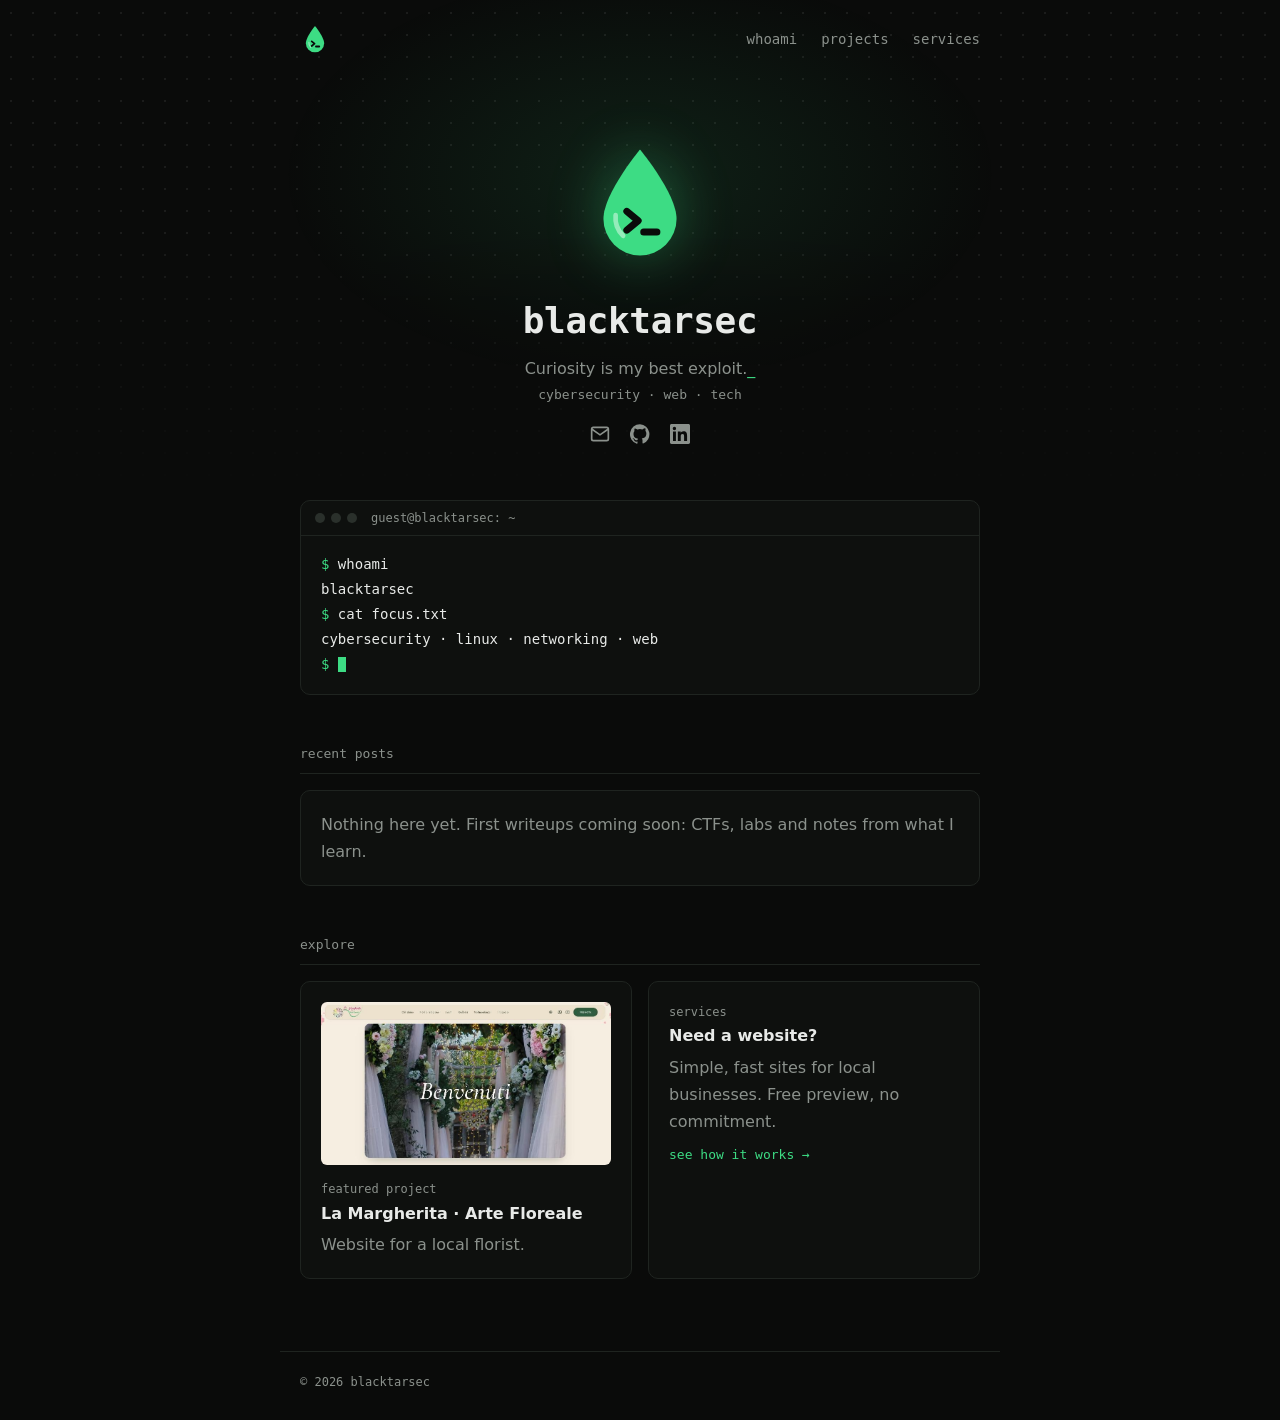
==== index.html @ 6c1789b7 "Link the real GitHub account, hide Instagram until it exists Co-Authored-By: Claude Opus 5.5 <norepl" ====
<!doctype html>
<html lang="en">
<head>
<meta charset="utf-8">
<meta name="viewport" content="width=device-width, initial-scale=1">
<title>blacktarsec</title>
<meta name="description" content="blacktarsec: cybersecurity, web and tech. Writeups, projects and websites for local businesses.">
<link rel="icon" href="/img/logo.svg" type="image/svg+xml">
<link rel="stylesheet" href="/style.css">
</head>
<body>
<header class="nav">
  <a class="brand" href="/" aria-label="blacktarsec home"><img src="/img/logo.svg" width="30" height="30" alt=""></a>
  <nav>
    <a href="/whoami/">whoami</a>
    <a href="/projects/">projects</a>
    <a href="/services/">services</a>
  </nav>
</header>

<main>
  <section class="hero">
    <img class="avatar" src="/img/logo.svg" width="120" height="120" alt="blacktarsec logo">
    <h1>blacktarsec</h1>
    <p class="motto">Curiosity is my best exploit.</p>
    <p class="tagline">cybersecurity · web · tech</p>
    <!-- TODO: add Instagram when the handle exists -->
    <ul class="social">
      <li><a href="mailto:bl4ck74rs3c@gmail.com" aria-label="Email"><svg viewBox="0 0 24 24" fill="none" stroke="currentColor" stroke-width="2"><rect x="2" y="4" width="20" height="16" rx="2"/><path d="m2 6 10 7 10-7"/></svg></a></li>
      <li><a href="https://github.com/4l3x9900" aria-label="GitHub" target="_blank" rel="noopener"><svg viewBox="0 0 24 24" fill="currentColor"><path d="M12 .3a12 12 0 0 0-3.8 23.4c.6.1.8-.3.8-.6v-2c-3.3.7-4-1.6-4-1.6-.6-1.4-1.4-1.8-1.4-1.8-1-.7.1-.7.1-.7 1.2.1 1.8 1.2 1.8 1.2 1 1.8 2.8 1.3 3.5 1 0-.8.4-1.3.7-1.6-2.7-.3-5.5-1.3-5.5-5.9 0-1.3.5-2.4 1.2-3.2 0-.3-.5-1.5.2-3.2 0 0 1-.3 3.3 1.2a11.5 11.5 0 0 1 6 0C17.3 4.7 18.3 5 18.3 5c.7 1.7.2 2.9.1 3.2.8.8 1.2 1.9 1.2 3.2 0 4.6-2.8 5.6-5.5 5.9.5.4.9 1.1.9 2.2v3.3c0 .3.1.7.8.6A12 12 0 0 0 12 .3"/></svg></a></li>
      <li><a href="https://www.linkedin.com/in/alessandro-dima-a5267a452/" aria-label="LinkedIn" target="_blank" rel="noopener"><svg viewBox="0 0 24 24" fill="currentColor"><path d="M20.4 20.5h-3.5v-5.6c0-1.3 0-3-1.9-3s-2.1 1.4-2.1 2.9v5.7H9.4V9h3.4v1.6c.5-.9 1.6-1.9 3.4-1.9 3.6 0 4.3 2.4 4.3 5.5v6.3zM5.3 7.4a2 2 0 1 1 0-4.1 2 2 0 0 1 0 4.1zm1.8 13.1H3.6V9h3.5v11.5zM22.2 0H1.8C.8 0 0 .8 0 1.7v20.6c0 .9.8 1.7 1.8 1.7h20.4c1 0 1.8-.8 1.8-1.7V1.7C24 .8 23.2 0 22.2 0z"/></svg></a></li>
    </ul>
  </section>

  <div class="term">
    <div class="term-bar" aria-hidden="true"><i></i><i></i><i></i><span>guest@blacktarsec: ~</span></div>
<pre><span class="ps1">$</span> whoami
blacktarsec
<span class="ps1">$</span> cat focus.txt
cybersecurity · linux · networking · web
<span class="ps1">$</span> <span class="cursor"></span></pre>
  </div>

  <h2 class="label">recent posts</h2>
  <div class="card">
    <p class="muted">Nothing here yet. First writeups coming soon: CTFs, labs and notes from what I learn.</p>
  </div>

  <h2 class="label">explore</h2>
  <div class="grid">
    <a class="card" href="/projects/">
      <img src="/img/lamargherita.jpg" alt="Homepage of the La Margherita website" loading="lazy">
      <p class="tags">featured project</p>
      <h3>La Margherita · Arte Floreale</h3>
      <p class="muted">Website for a local florist.</p>
    </a>
    <a class="card" href="/services/">
      <p class="tags">services</p>
      <h3>Need a website?</h3>
      <p class="muted">Simple, fast sites for local businesses. Free preview, no commitment.</p>
      <span class="more">see how it works →</span>
    </a>
  </div>
</main>

<footer>© 2026 blacktarsec</footer>
</body>
</html>
---- style.css ----
:root {
  --bg: #0a0b0a;
  --text: #e8eae8;
  --muted: #8b918c;
  --line: #1f2420;
  --accent: #3ddc84;
  --mono: ui-monospace, "JetBrains Mono", "DejaVu Sans Mono", monospace;
  color-scheme: dark;
}

* { box-sizing: border-box; }

body {
  display: flex;
  flex-direction: column;
  min-height: 100vh;
  margin: 0;
  background: var(--bg);
  color: var(--text);
  font: 16px/1.7 system-ui, -apple-system, "Segoe UI", Roboto, sans-serif;
}

a { color: inherit; text-decoration-color: var(--muted); text-underline-offset: 3px; }
a:hover, a:focus-visible { color: var(--accent); }
a:focus-visible { outline: 1px dashed var(--accent); outline-offset: 3px; }

.nav, main, footer { width: 100%; max-width: 720px; margin: 0 auto; padding-left: 20px; padding-right: 20px; }

.nav {
  display: flex;
  justify-content: space-between;
  align-items: center;
  padding-top: 24px;
  padding-bottom: 24px;
  font: 14px var(--mono);
}
.brand { display: flex; align-items: center; gap: 10px; font-weight: 600; text-decoration: none; }
.brand img { display: block; }
.nav nav { display: flex; gap: 24px; }
.nav nav a { color: var(--muted); text-decoration: none; }
.nav nav a:hover, .nav nav a[aria-current] { color: var(--text); }

main { flex: 1; padding-bottom: 72px; }

h1, h2, .label, .tags, footer { font-family: var(--mono); }
p { margin: 0 0 14px; }
.muted { color: var(--muted); }

/* home */
.hero { padding: 64px 0 56px; text-align: center; }
.avatar { display: inline-block; }
.hero h1 { margin: 20px 0 4px; font-size: clamp(28px, 5vw, 36px); letter-spacing: -.01em; }
.motto { margin: 0 0 4px; color: var(--muted); }
.motto::after { content: "_"; color: var(--accent); animation: blink 1s steps(1) infinite; }
.hero .tagline { margin-bottom: 22px; font: 13px var(--mono); color: var(--muted); }
@keyframes blink { 50% { opacity: 0; } }

.social { display: flex; justify-content: center; gap: 20px; margin: 0; padding: 0; list-style: none; }
.social a { display: block; color: var(--muted); }
.social a:hover, .social a:focus-visible { color: var(--text); }
.social svg { display: block; width: 20px; height: 20px; }

/* sub pages */
.page { margin: 40px 0 28px; font-size: 28px; }
.label {
  margin: 48px 0 16px;
  padding-bottom: 8px;
  border-bottom: 1px solid var(--line);
  font-size: 13px;
  font-weight: 400;
  color: var(--muted);
}


.skills { display: grid; grid-template-columns: 90px 1fr; gap: 8px 20px; margin: 0; }
.skills dt { font: 14px/1.9 var(--mono); color: var(--muted); }
.skills dd { margin: 0; }

.tags { margin: 0 0 4px; font-size: 12px; color: var(--muted); }

.btn {
  display: inline-block;
  margin-top: 8px;
  padding: 10px 18px;
  border: 1px solid var(--muted);
  border-radius: 6px;
  font: 14px var(--mono);
  text-decoration: none;
}
.btn:hover, .btn:focus-visible { border-color: var(--accent); }

/* hero background: soft glow + dot grid, fading out */
body { overflow-x: clip; }
.hero { position: relative; }
.hero::before {
  content: "";
  position: absolute;
  top: -120px;
  bottom: 0;
  left: 50%;
  width: 100vw;
  transform: translateX(-50%);
  z-index: -1;
  background:
    radial-gradient(ellipse 40% 55% at 50% 40%, rgba(61, 220, 132, .10), transparent 70%),
    radial-gradient(circle, rgba(232, 234, 232, .08) 1px, transparent 1px) 0 0 / 22px 22px;
  -webkit-mask-image: linear-gradient(#000 50%, transparent);
  mask-image: linear-gradient(#000 50%, transparent);
}
.avatar { filter: drop-shadow(0 0 28px rgba(61, 220, 132, .35)); }

/* terminal card */
.term { border: 1px solid var(--line); border-radius: 10px; background: #0e100e; overflow: hidden; }
.term-bar { display: flex; align-items: center; gap: 6px; padding: 10px 14px; border-bottom: 1px solid var(--line); font: 12px var(--mono); color: var(--muted); }
.term-bar i { width: 10px; height: 10px; border-radius: 50%; background: #2a302b; }
.term-bar span { margin-left: 8px; }
.term pre { margin: 0; padding: 16px 20px; font: 14px/1.8 var(--mono); white-space: pre-wrap; }
.ps1 { color: var(--accent); }
.cursor { display: inline-block; width: .6em; height: 1.1em; vertical-align: text-bottom; background: var(--accent); animation: blink 1s steps(1) infinite; }

/* cards */
.card {
  display: block;
  padding: 20px;
  border: 1px solid var(--line);
  border-radius: 10px;
  background: #0e100e;
  text-decoration: none;
  transition: border-color .2s;
}
a.card:hover, a.card:focus-visible { color: inherit; border-color: var(--accent); }
.card img { display: block; width: 100%; aspect-ratio: 16 / 9; margin-bottom: 14px; border-radius: 6px; object-fit: cover; object-position: top; }
.card h3 { margin: 0 0 4px; font-size: 16px; }
.card p { margin: 0; }
.card .muted + .more { margin-top: 12px; }
.more { display: block; font: 13px var(--mono); color: var(--accent); }
.grid { display: grid; grid-template-columns: repeat(auto-fit, minmax(240px, 1fr)); gap: 16px; }
.steps { counter-reset: step; }
.steps .card::before { counter-increment: step; content: "0" counter(step); display: block; margin-bottom: 8px; font: 13px var(--mono); color: var(--accent); }

.chip { display: inline-block; margin: 0 6px 6px 0; padding: 1px 10px; border: 1px solid var(--line); border-radius: 999px; font: 13px/1.8 var(--mono); }

footer { padding-top: 20px; padding-bottom: 28px; border-top: 1px solid var(--line); font-size: 12px; color: var(--muted); }

@media (max-width: 560px) {
  .nav nav { gap: 16px; }
  .hero { padding-top: 40px; }
}

@media (prefers-reduced-motion: reduce) {
  .motto::after, .cursor { animation: none; }
  .card { transition: none; }
}
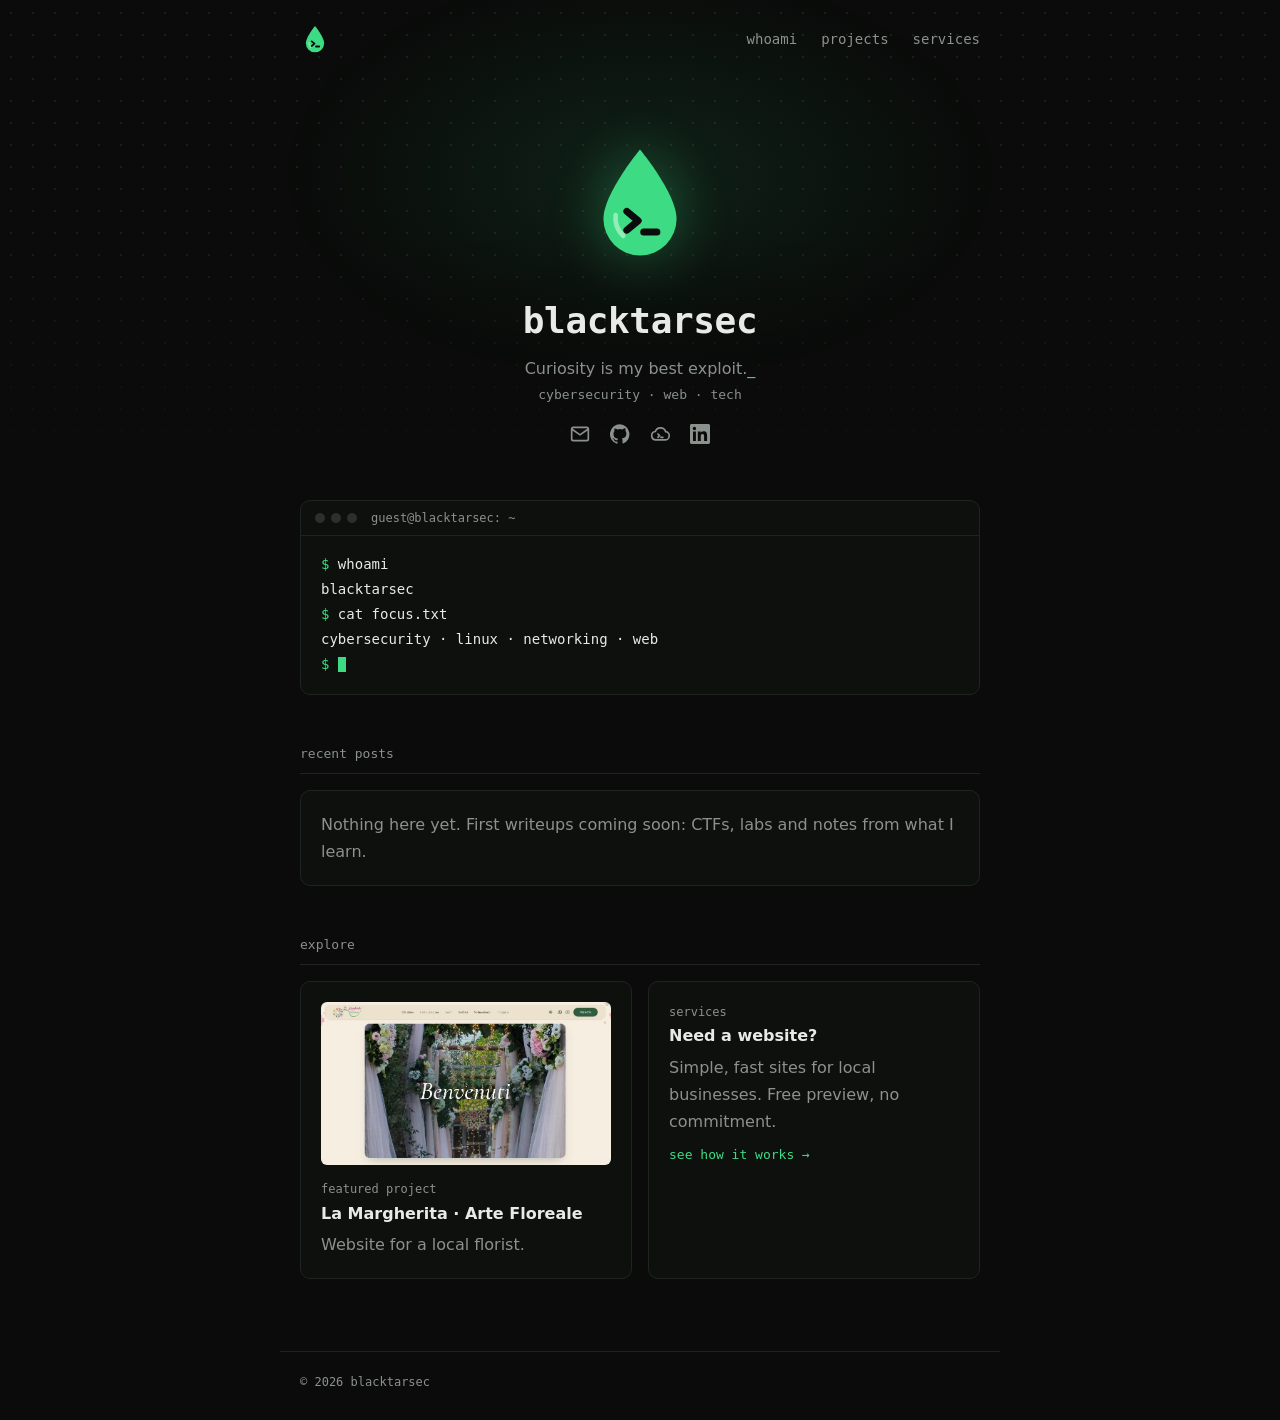
==== commit cb54f0bd: "Add TryHackMe profile link Co-Authored-By: Claude Opus 5.5 <noreply@anthropic.com> Claude-Session: h" ====
--- a/index.html
+++ b/index.html
@@ -28,6 +28,7 @@
     <ul class="social">
       <li><a href="mailto:bl4ck74rs3c@gmail.com" aria-label="Email"><svg viewBox="0 0 24 24" fill="none" stroke="currentColor" stroke-width="2"><rect x="2" y="4" width="20" height="16" rx="2"/><path d="m2 6 10 7 10-7"/></svg></a></li>
       <li><a href="https://github.com/4l3x9900" aria-label="GitHub" target="_blank" rel="noopener"><svg viewBox="0 0 24 24" fill="currentColor"><path d="M12 .3a12 12 0 0 0-3.8 23.4c.6.1.8-.3.8-.6v-2c-3.3.7-4-1.6-4-1.6-.6-1.4-1.4-1.8-1.4-1.8-1-.7.1-.7.1-.7 1.2.1 1.8 1.2 1.8 1.2 1 1.8 2.8 1.3 3.5 1 0-.8.4-1.3.7-1.6-2.7-.3-5.5-1.3-5.5-5.9 0-1.3.5-2.4 1.2-3.2 0-.3-.5-1.5.2-3.2 0 0 1-.3 3.3 1.2a11.5 11.5 0 0 1 6 0C17.3 4.7 18.3 5 18.3 5c.7 1.7.2 2.9.1 3.2.8.8 1.2 1.9 1.2 3.2 0 4.6-2.8 5.6-5.5 5.9.5.4.9 1.1.9 2.2v3.3c0 .3.1.7.8.6A12 12 0 0 0 12 .3"/></svg></a></li>
+      <li><a href="https://tryhackme.com/p/Bl4ck74rs3c" aria-label="TryHackMe" target="_blank" rel="noopener"><svg viewBox="0 0 24 24" fill="none" stroke="currentColor" stroke-width="2" stroke-linejoin="round"><path d="M7 19a5 5 0 0 1-.6-9.96A6.5 6.5 0 0 1 18.8 9.2 4.9 4.9 0 0 1 17.5 19H7z"/><path d="m9.5 12 2 2-2 2M13 16h2.5" stroke-linecap="round"/></svg></a></li>
       <li><a href="https://www.linkedin.com/in/alessandro-dima-a5267a452/" aria-label="LinkedIn" target="_blank" rel="noopener"><svg viewBox="0 0 24 24" fill="currentColor"><path d="M20.4 20.5h-3.5v-5.6c0-1.3 0-3-1.9-3s-2.1 1.4-2.1 2.9v5.7H9.4V9h3.4v1.6c.5-.9 1.6-1.9 3.4-1.9 3.6 0 4.3 2.4 4.3 5.5v6.3zM5.3 7.4a2 2 0 1 1 0-4.1 2 2 0 0 1 0 4.1zm1.8 13.1H3.6V9h3.5v11.5zM22.2 0H1.8C.8 0 0 .8 0 1.7v20.6c0 .9.8 1.7 1.8 1.7h20.4c1 0 1.8-.8 1.8-1.7V1.7C24 .8 23.2 0 22.2 0z"/></svg></a></li>
     </ul>
   </section>
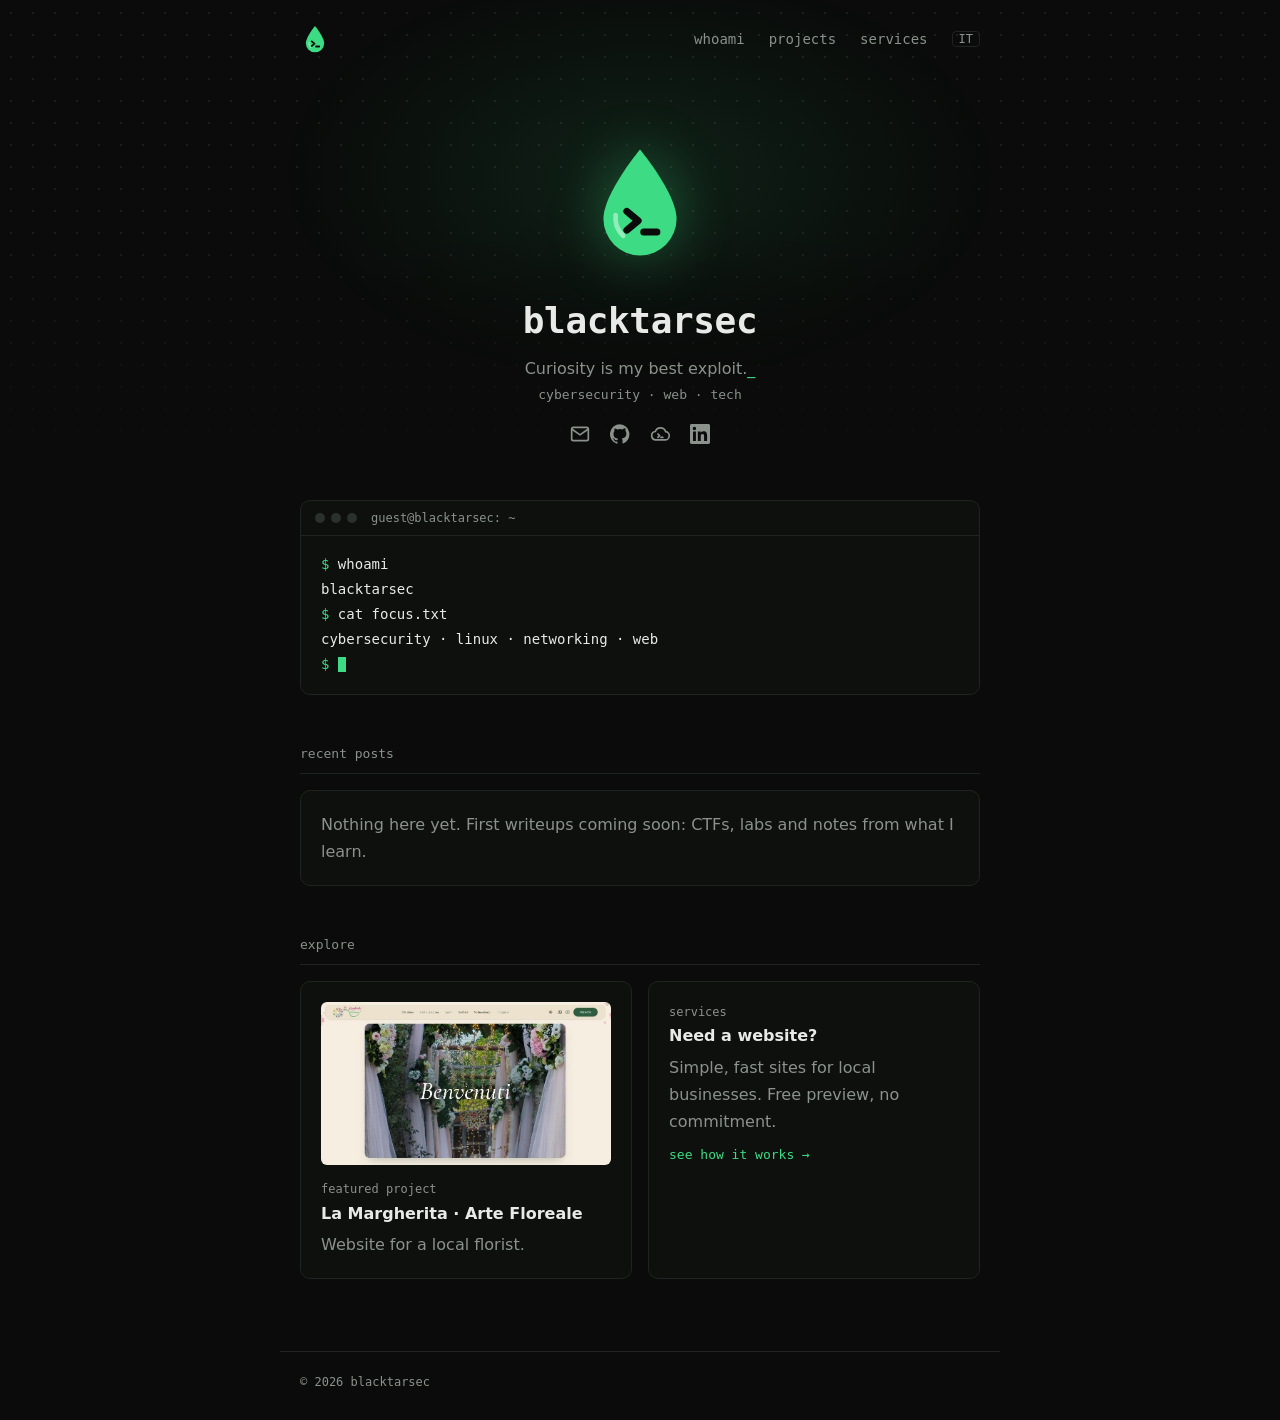
==== commit de84eee8: "Add Italian version with EN/IT switch Pages under /it/ mirror the English ones; hreflang links conne" ====
--- a/index.html
+++ b/index.html
@@ -6,6 +6,8 @@
 <title>blacktarsec</title>
 <meta name="description" content="blacktarsec: cybersecurity, web and tech. Writeups, projects and websites for local businesses.">
 <link rel="icon" href="/img/logo.svg" type="image/svg+xml">
+<link rel="alternate" hreflang="en" href="https://blacktarsec.github.io/">
+<link rel="alternate" hreflang="it" href="https://blacktarsec.github.io/it/">
 <link rel="stylesheet" href="/style.css">
 </head>
 <body>
@@ -15,6 +17,7 @@
     <a href="/whoami/">whoami</a>
     <a href="/projects/">projects</a>
     <a href="/services/">services</a>
+    <a class="lang" href="/it/" hreflang="it" lang="it">IT</a>
   </nav>
 </header>
 
@@ -24,12 +27,11 @@
     <h1>blacktarsec</h1>
     <p class="motto">Curiosity is my best exploit.</p>
     <p class="tagline">cybersecurity · web · tech</p>
-    <!-- TODO: add Instagram when the handle exists -->
     <ul class="social">
       <li><a href="mailto:bl4ck74rs3c@gmail.com" aria-label="Email"><svg viewBox="0 0 24 24" fill="none" stroke="currentColor" stroke-width="2"><rect x="2" y="4" width="20" height="16" rx="2"/><path d="m2 6 10 7 10-7"/></svg></a></li>
-      <li><a href="https://github.com/4l3x9900" aria-label="GitHub" target="_blank" rel="noopener"><svg viewBox="0 0 24 24" fill="currentColor"><path d="M12 .3a12 12 0 0 0-3.8 23.4c.6.1.8-.3.8-.6v-2c-3.3.7-4-1.6-4-1.6-.6-1.4-1.4-1.8-1.4-1.8-1-.7.1-.7.1-.7 1.2.1 1.8 1.2 1.8 1.2 1 1.8 2.8 1.3 3.5 1 0-.8.4-1.3.7-1.6-2.7-.3-5.5-1.3-5.5-5.9 0-1.3.5-2.4 1.2-3.2 0-.3-.5-1.5.2-3.2 0 0 1-.3 3.3 1.2a11.5 11.5 0 0 1 6 0C17.3 4.7 18.3 5 18.3 5c.7 1.7.2 2.9.1 3.2.8.8 1.2 1.9 1.2 3.2 0 4.6-2.8 5.6-5.5 5.9.5.4.9 1.1.9 2.2v3.3c0 .3.1.7.8.6A12 12 0 0 0 12 .3"/></svg></a></li>
+      <li><a href="https://github.com/blacktarsec" aria-label="GitHub" target="_blank" rel="noopener"><svg viewBox="0 0 24 24" fill="currentColor"><path d="M12 .3a12 12 0 0 0-3.8 23.4c.6.1.8-.3.8-.6v-2c-3.3.7-4-1.6-4-1.6-.6-1.4-1.4-1.8-1.4-1.8-1-.7.1-.7.1-.7 1.2.1 1.8 1.2 1.8 1.2 1 1.8 2.8 1.3 3.5 1 0-.8.4-1.3.7-1.6-2.7-.3-5.5-1.3-5.5-5.9 0-1.3.5-2.4 1.2-3.2 0-.3-.5-1.5.2-3.2 0 0 1-.3 3.3 1.2a11.5 11.5 0 0 1 6 0C17.3 4.7 18.3 5 18.3 5c.7 1.7.2 2.9.1 3.2.8.8 1.2 1.9 1.2 3.2 0 4.6-2.8 5.6-5.5 5.9.5.4.9 1.1.9 2.2v3.3c0 .3.1.7.8.6A12 12 0 0 0 12 .3"/></svg></a></li>
       <li><a href="https://tryhackme.com/p/Bl4ck74rs3c" aria-label="TryHackMe" target="_blank" rel="noopener"><svg viewBox="0 0 24 24" fill="none" stroke="currentColor" stroke-width="2" stroke-linejoin="round"><path d="M7 19a5 5 0 0 1-.6-9.96A6.5 6.5 0 0 1 18.8 9.2 4.9 4.9 0 0 1 17.5 19H7z"/><path d="m9.5 12 2 2-2 2M13 16h2.5" stroke-linecap="round"/></svg></a></li>
-      <li><a href="https://www.linkedin.com/in/alessandro-dima-a5267a452/" aria-label="LinkedIn" target="_blank" rel="noopener"><svg viewBox="0 0 24 24" fill="currentColor"><path d="M20.4 20.5h-3.5v-5.6c0-1.3 0-3-1.9-3s-2.1 1.4-2.1 2.9v5.7H9.4V9h3.4v1.6c.5-.9 1.6-1.9 3.4-1.9 3.6 0 4.3 2.4 4.3 5.5v6.3zM5.3 7.4a2 2 0 1 1 0-4.1 2 2 0 0 1 0 4.1zm1.8 13.1H3.6V9h3.5v11.5zM22.2 0H1.8C.8 0 0 .8 0 1.7v20.6c0 .9.8 1.7 1.8 1.7h20.4c1 0 1.8-.8 1.8-1.7V1.7C24 .8 23.2 0 22.2 0z"/></svg></a></li>
+      <li><a href="https://www.linkedin.com/in/blacktarsec/" aria-label="LinkedIn" target="_blank" rel="noopener"><svg viewBox="0 0 24 24" fill="currentColor"><path d="M20.4 20.5h-3.5v-5.6c0-1.3 0-3-1.9-3s-2.1 1.4-2.1 2.9v5.7H9.4V9h3.4v1.6c.5-.9 1.6-1.9 3.4-1.9 3.6 0 4.3 2.4 4.3 5.5v6.3zM5.3 7.4a2 2 0 1 1 0-4.1 2 2 0 0 1 0 4.1zm1.8 13.1H3.6V9h3.5v11.5zM22.2 0H1.8C.8 0 0 .8 0 1.7v20.6c0 .9.8 1.7 1.8 1.7h20.4c1 0 1.8-.8 1.8-1.7V1.7C24 .8 23.2 0 22.2 0z"/></svg></a></li>
     </ul>
   </section>
 
--- a/style.css
+++ b/style.css
@@ -151,3 +151,5 @@
   .motto::after, .cursor { animation: none; }
   .card { transition: none; }
 }
+
+.lang { padding: 0 6px; border: 1px solid var(--line); border-radius: 4px; font-size: 12px; }
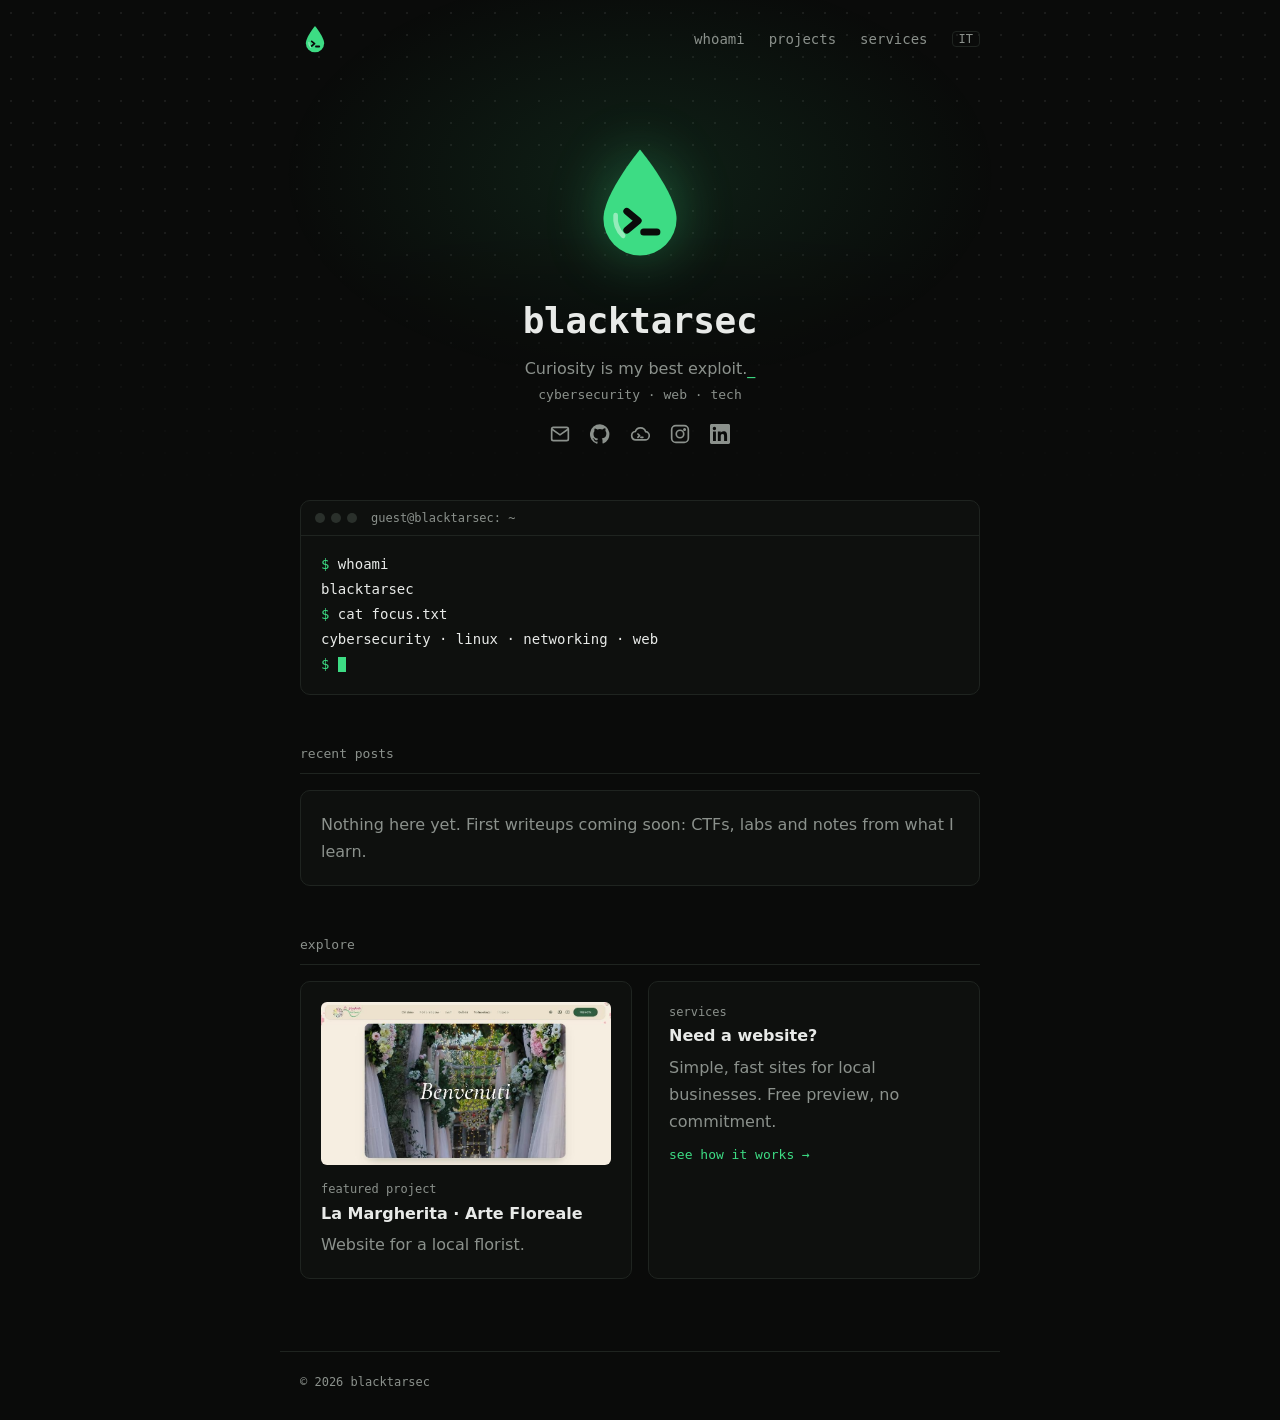
==== commit 6559e55e: "Add Instagram link Co-Authored-By: Claude Opus 5.5 <noreply@anthropic.com> Claude-Session: https://c" ====
--- a/index.html
+++ b/index.html
@@ -31,6 +31,7 @@
       <li><a href="mailto:bl4ck74rs3c@gmail.com" aria-label="Email"><svg viewBox="0 0 24 24" fill="none" stroke="currentColor" stroke-width="2"><rect x="2" y="4" width="20" height="16" rx="2"/><path d="m2 6 10 7 10-7"/></svg></a></li>
       <li><a href="https://github.com/blacktarsec" aria-label="GitHub" target="_blank" rel="noopener"><svg viewBox="0 0 24 24" fill="currentColor"><path d="M12 .3a12 12 0 0 0-3.8 23.4c.6.1.8-.3.8-.6v-2c-3.3.7-4-1.6-4-1.6-.6-1.4-1.4-1.8-1.4-1.8-1-.7.1-.7.1-.7 1.2.1 1.8 1.2 1.8 1.2 1 1.8 2.8 1.3 3.5 1 0-.8.4-1.3.7-1.6-2.7-.3-5.5-1.3-5.5-5.9 0-1.3.5-2.4 1.2-3.2 0-.3-.5-1.5.2-3.2 0 0 1-.3 3.3 1.2a11.5 11.5 0 0 1 6 0C17.3 4.7 18.3 5 18.3 5c.7 1.7.2 2.9.1 3.2.8.8 1.2 1.9 1.2 3.2 0 4.6-2.8 5.6-5.5 5.9.5.4.9 1.1.9 2.2v3.3c0 .3.1.7.8.6A12 12 0 0 0 12 .3"/></svg></a></li>
       <li><a href="https://tryhackme.com/p/Bl4ck74rs3c" aria-label="TryHackMe" target="_blank" rel="noopener"><svg viewBox="0 0 24 24" fill="none" stroke="currentColor" stroke-width="2" stroke-linejoin="round"><path d="M7 19a5 5 0 0 1-.6-9.96A6.5 6.5 0 0 1 18.8 9.2 4.9 4.9 0 0 1 17.5 19H7z"/><path d="m9.5 12 2 2-2 2M13 16h2.5" stroke-linecap="round"/></svg></a></li>
+      <li><a href="https://www.instagram.com/aalessandrodimaa/" aria-label="Instagram" target="_blank" rel="noopener"><svg viewBox="0 0 24 24" fill="none" stroke="currentColor" stroke-width="2"><rect x="2" y="2" width="20" height="20" rx="5"/><circle cx="12" cy="12" r="4.5"/><circle cx="17.5" cy="6.5" r=".8" fill="currentColor"/></svg></a></li>
       <li><a href="https://www.linkedin.com/in/blacktarsec/" aria-label="LinkedIn" target="_blank" rel="noopener"><svg viewBox="0 0 24 24" fill="currentColor"><path d="M20.4 20.5h-3.5v-5.6c0-1.3 0-3-1.9-3s-2.1 1.4-2.1 2.9v5.7H9.4V9h3.4v1.6c.5-.9 1.6-1.9 3.4-1.9 3.6 0 4.3 2.4 4.3 5.5v6.3zM5.3 7.4a2 2 0 1 1 0-4.1 2 2 0 0 1 0 4.1zm1.8 13.1H3.6V9h3.5v11.5zM22.2 0H1.8C.8 0 0 .8 0 1.7v20.6c0 .9.8 1.7 1.8 1.7h20.4c1 0 1.8-.8 1.8-1.7V1.7C24 .8 23.2 0 22.2 0z"/></svg></a></li>
     </ul>
   </section>
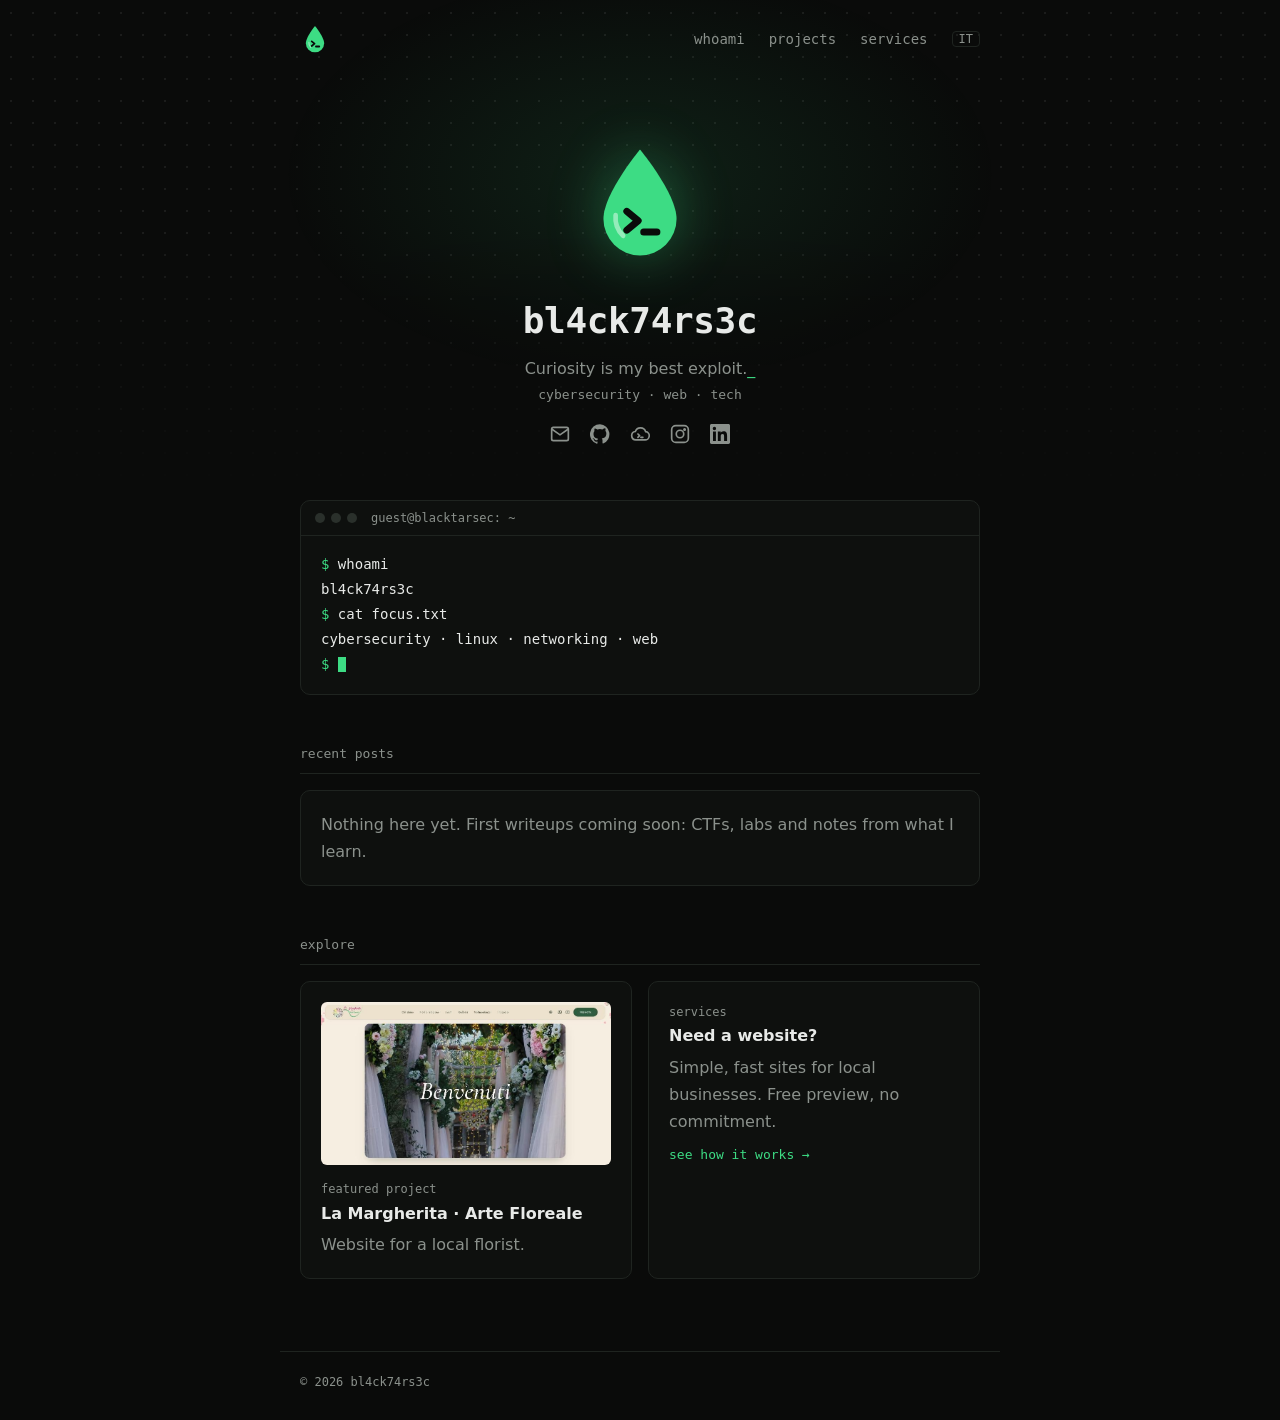
==== commit 81769e50: "Show the handle as bl4ck74rs3c Title, footer, whoami text and terminal use the leet handle; the addr" ====
--- a/index.html
+++ b/index.html
@@ -3,8 +3,8 @@
 <head>
 <meta charset="utf-8">
 <meta name="viewport" content="width=device-width, initial-scale=1">
-<title>blacktarsec</title>
-<meta name="description" content="blacktarsec: cybersecurity, web and tech. Writeups, projects and websites for local businesses.">
+<title>bl4ck74rs3c · blacktarsec</title>
+<meta name="description" content="bl4ck74rs3c (blacktarsec): cybersecurity, web and tech. Writeups, projects and websites for local businesses.">
 <link rel="icon" href="/img/logo.svg" type="image/svg+xml">
 <link rel="alternate" hreflang="en" href="https://blacktarsec.github.io/">
 <link rel="alternate" hreflang="it" href="https://blacktarsec.github.io/it/">
@@ -24,7 +24,7 @@
 <main>
   <section class="hero">
     <img class="avatar" src="/img/logo.svg" width="120" height="120" alt="blacktarsec logo">
-    <h1>blacktarsec</h1>
+    <h1>bl4ck74rs3c</h1>
     <p class="motto">Curiosity is my best exploit.</p>
     <p class="tagline">cybersecurity · web · tech</p>
     <ul class="social">
@@ -39,7 +39,7 @@
   <div class="term">
     <div class="term-bar" aria-hidden="true"><i></i><i></i><i></i><span>guest@blacktarsec: ~</span></div>
 <pre><span class="ps1">$</span> whoami
-blacktarsec
+bl4ck74rs3c
 <span class="ps1">$</span> cat focus.txt
 cybersecurity · linux · networking · web
 <span class="ps1">$</span> <span class="cursor"></span></pre>
@@ -67,6 +67,6 @@
   </div>
 </main>
 
-<footer>© 2026 blacktarsec</footer>
+<footer>© 2026 bl4ck74rs3c</footer>
 </body>
 </html>
